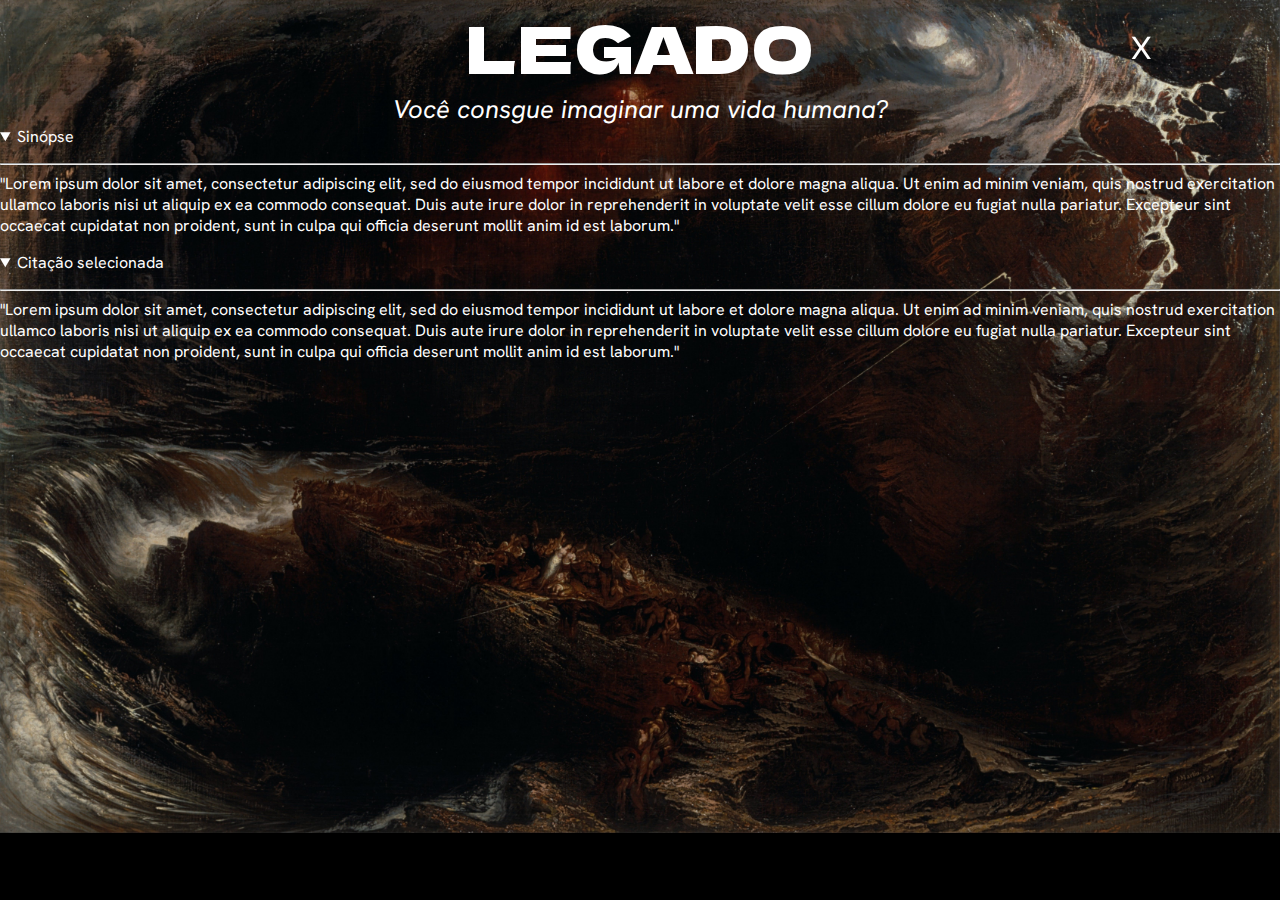
==== books/legado.html @ 31e595c7 "Created first book page" ====
<!doctype html>
<html lang="en">
  <head>
    <meta charset="utf-8" />
    <meta name="viewport" content="width=device-width, initial-scale=1" />
    <title>Maced-nia</title>
    <link rel="stylesheet" href="styles.css" />
    <link rel="stylesheet" href="css/pico.min.css" />
    <link rel="preconnect" href="https://fonts.googleapis.com" />
    <link rel="preconnect" href="https://fonts.gstatic.com" crossorigin />
    <link
      href="https://fonts.googleapis.com/css2?family=Dela+Gothic+One&family=Hanken+Grotesk:ital,wght@0,100..900;1,100..900&display=swap"
      rel="stylesheet"
    />
  </head>

  <body>
    <div class="wrapper">
      <img class="john-martin" src="resources/john_martin.jpg" />
      <a href="../index.html#projects"><div class="nav">X</div></a>
      <div class="text-wrapper">
        <div class="book-header">
          <div class="book-title">LEGADO</div>
          <div class="subtext">Você consgue imaginar uma vida humana?</div>
        </div>
        <details open>
			<summary>Sinópse</summary>
          <p> 
			<hr>
            "Lorem ipsum dolor sit amet, consectetur adipiscing elit, sed do
            eiusmod tempor incididunt ut labore et dolore magna aliqua. Ut enim
            ad minim veniam, quis nostrud exercitation ullamco laboris nisi ut
            aliquip ex ea commodo consequat. Duis aute irure dolor in
            reprehenderit in voluptate velit esse cillum dolore eu fugiat nulla
            pariatur. Excepteur sint occaecat cupidatat non proident, sunt in
            culpa qui officia deserunt mollit anim id est laborum."
          </p>
        </details>
        <details open>
			<summary>Citação selecionada</summary>
          <p> 
			<hr>
            "Lorem ipsum dolor sit amet, consectetur adipiscing elit, sed do
            eiusmod tempor incididunt ut labore et dolore magna aliqua. Ut enim
            ad minim veniam, quis nostrud exercitation ullamco laboris nisi ut
            aliquip ex ea commodo consequat. Duis aute irure dolor in
            reprehenderit in voluptate velit esse cillum dolore eu fugiat nulla
            pariatur. Excepteur sint occaecat cupidatat non proident, sunt in
            culpa qui officia deserunt mollit anim id est laborum."
          </p>
        </details>
    </div>
    <script src="./src/script.js"></script>
  </body>
</html>
---- books/styles.css ----
body,
html {
  background-color: black;
  margin: 0;
  padding: 0;
  color: white;
  font-family: "Hanken Grotesk", sans-serif;
}
a {
  text-decoration: none;
  color: white;
}
a:link {
  text-decoration: none;
}

a:visited {
  text-decoration: none;
  color: white;
}

a:hover {
  text-decoration: none;
}

a:active {
  text-decoration: none;
}
.john-martin {
  position: relative;
  text-align: center;
  width: 100%;
  height: 100%;
  object-fit: cover;
}
.nav {
  position: fixed;
  top: 3%;
  right: 10%;
  font-size: 2.5vw;
  z-index: 9999;
}
.text-wrapper {
  position: absolute;
  width: 100%;
  top: 0;
  left: 0;
}
.book-header {
  display: flex;
  justify-content: center;
  align-items: center;
  flex-direction: column;
}
.book-title {
  font-size: 5vw;
  font-family: "Dela Gothic One", sans-serif;
}
.subtext {
  font-size: 2vw;
  font-style: italic;
}
@keyframes from-the-bottom {
  from {
    transform: translateY(100%);
  }
  to {
    transform: translateY(0%);
  }
}
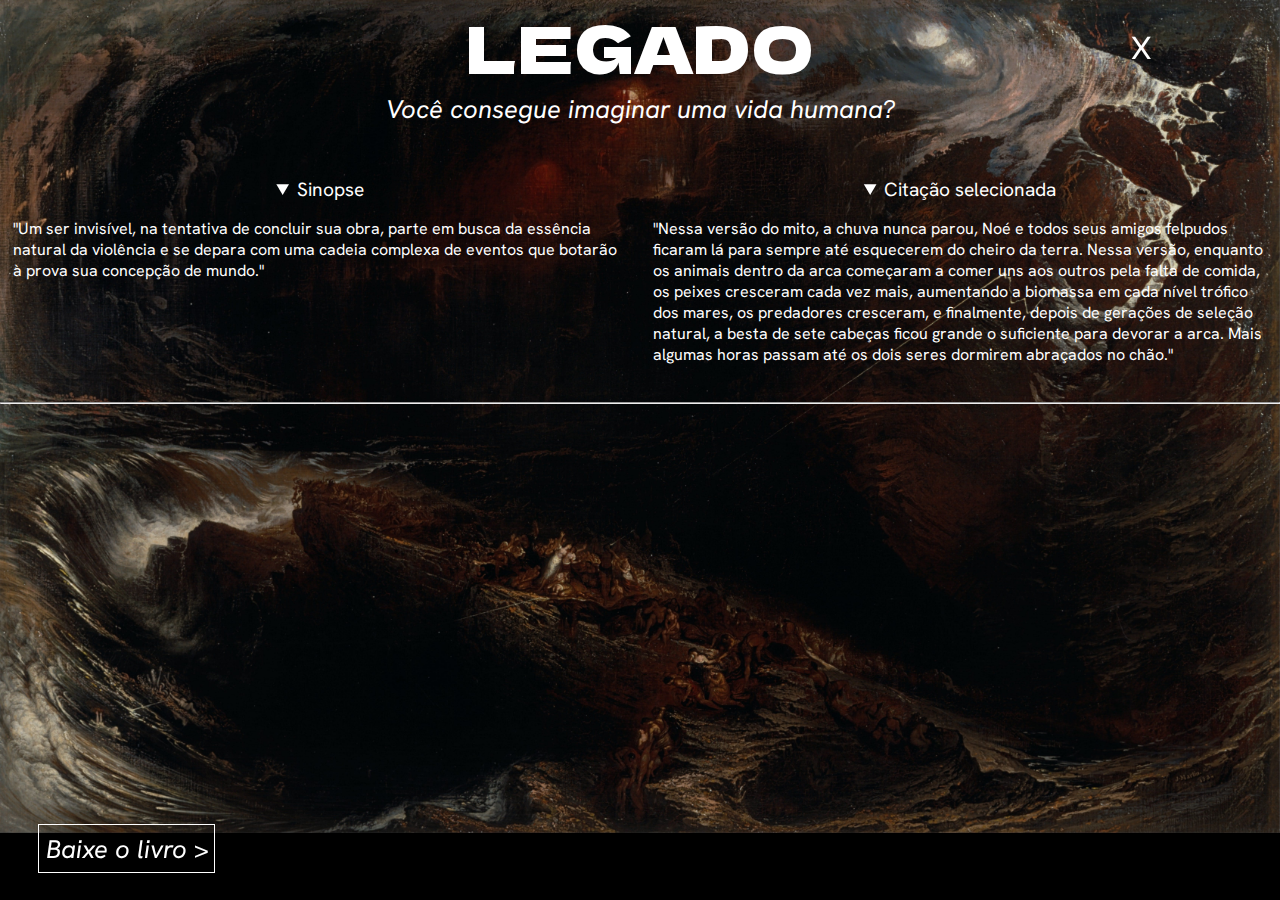
==== commit 45cbe08c: "Added modal, and finished book page big screen, pending responsivity" ====
--- a/books/legado.html
+++ b/books/legado.html
@@ -5,7 +5,6 @@
     <meta name="viewport" content="width=device-width, initial-scale=1" />
     <title>Maced-nia</title>
     <link rel="stylesheet" href="styles.css" />
-    <link rel="stylesheet" href="css/pico.min.css" />
     <link rel="preconnect" href="https://fonts.googleapis.com" />
     <link rel="preconnect" href="https://fonts.gstatic.com" crossorigin />
     <link
@@ -13,43 +12,81 @@
       rel="stylesheet"
     />
   </head>
-
   <body>
     <div class="wrapper">
-      <img class="john-martin" src="resources/john_martin.jpg" />
-      <a href="../index.html#projects"><div class="nav">X</div></a>
+      <img
+        class="john-martin"
+        src="resources/john_martin.jpg"
+        alt="John Martin"
+      />
+      <a href="../index.html#projects">
+        <div class="nav">X</div>
+      </a>
       <div class="text-wrapper">
         <div class="book-header">
           <div class="book-title">LEGADO</div>
-          <div class="subtext">Você consgue imaginar uma vida humana?</div>
+          <div class="subtext">Você consegue imaginar uma vida humana?</div>
         </div>
-        <details open>
-			<summary>Sinópse</summary>
-          <p> 
-			<hr>
-            "Lorem ipsum dolor sit amet, consectetur adipiscing elit, sed do
-            eiusmod tempor incididunt ut labore et dolore magna aliqua. Ut enim
-            ad minim veniam, quis nostrud exercitation ullamco laboris nisi ut
-            aliquip ex ea commodo consequat. Duis aute irure dolor in
-            reprehenderit in voluptate velit esse cillum dolore eu fugiat nulla
-            pariatur. Excepteur sint occaecat cupidatat non proident, sunt in
-            culpa qui officia deserunt mollit anim id est laborum."
-          </p>
-        </details>
-        <details open>
-			<summary>Citação selecionada</summary>
-          <p> 
-			<hr>
-            "Lorem ipsum dolor sit amet, consectetur adipiscing elit, sed do
-            eiusmod tempor incididunt ut labore et dolore magna aliqua. Ut enim
-            ad minim veniam, quis nostrud exercitation ullamco laboris nisi ut
-            aliquip ex ea commodo consequat. Duis aute irure dolor in
-            reprehenderit in voluptate velit esse cillum dolore eu fugiat nulla
-            pariatur. Excepteur sint occaecat cupidatat non proident, sunt in
-            culpa qui officia deserunt mollit anim id est laborum."
-          </p>
-        </details>
+        <div class="accordion-grid">
+          <div class="accordion-element">
+            <details open>
+              <summary>Sinopse</summary>
+              <p class="accordion-text">
+                "Um ser invisível, na tentativa de concluir sua obra, parte em
+                busca da essência natural da violência e se depara com uma
+                cadeia complexa de eventos que botarão à prova sua concepção de
+                mundo."
+              </p>
+            </details>
+          </div>
+          <div class="accordion-element">
+            <details open>
+              <summary>Citação selecionada</summary>
+              <p class="accordion-text">
+                "Nessa versão do mito, a chuva nunca parou, Noé e todos seus
+                amigos felpudos ficaram lá para sempre até esquecerem do cheiro
+                da terra. Nessa versão, enquanto os animais dentro da arca
+                começaram a comer uns aos outros pela falta de comida, os peixes
+                cresceram cada vez mais, aumentando a biomassa em cada nível
+                trófico dos mares, os predadores cresceram, e finalmente, depois
+                de gerações de seleção natural, a besta de sete cabeças ficou
+                grande o suficiente para devorar a arca. Mais algumas horas
+                passam até os dois seres dormirem abraçados no chão."
+              </p>
+            </details>
+          </div>
+        </div>
+        <hr />
+        <div id="downloadModal" class="modal">
+          <div class="modal-content">
+            <div class="modal-header">
+              <button onclick="closeModal()" class="close">X</button>
+              <p class="modal-title">Distribuição do livro LEGADO</p>
+            </div>
+            <hr />
+            <ul class="modal-list">
+              <li>
+                O livro segue um ideal de distribuição sugerida, onde o preço é
+                definido pelo leitor, caso você queira contribuir com alguma
+                quantia, acesse o link abaixo.
+              </li>
+              <li>
+                Apesar do modelo de distribuição sugerida, o livro é registrado
+                na Comissão Brasileira do Livro e qualquer uso indevido como:
+                revenda, impressão não autorizada, modificação não autorizada e
+                qualquer violação de direitos autorais, responderá em juízo.
+              </li>
+            </ul>
+            <div class="colab-cta">
+              <a href="#" class="button">Colabore ></a>
+            </div>
+          </div>
+        </div>
+        <div class="footer">
+          <a href="#" class="button" onclick="openModal()">Baixe o livro ></a>
+        </div>
+      </div>
+      <script src="../src/script.js"></script>
     </div>
-    <script src="./src/script.js"></script>
   </body>
 </html>
--- a/books/styles.css
+++ b/books/styles.css
@@ -26,6 +26,10 @@
 a:active {
   text-decoration: none;
 }
+.no-scroll {
+  overflow: hidden;
+}
+
 .john-martin {
   position: relative;
   text-align: center;
@@ -38,7 +42,10 @@
   top: 3%;
   right: 10%;
   font-size: 2.5vw;
-  z-index: 9999;
+  z-index: 998;
+}
+.nav:hover {
+  color: red;
 }
 .text-wrapper {
   position: absolute;
@@ -60,6 +67,96 @@
   font-size: 2vw;
   font-style: italic;
 }
+.accordion-grid {
+  display: flex;
+  flex-direction: row;
+  margin-top: 3vw;
+}
+.accordion-element {
+  display: flex;
+  justify-content: center;
+  width: 50%;
+  margin: 1vw;
+}
+details summary {
+  cursor: pointer;
+  font-size: 1.5vw;
+  text-align: center;
+}
+.accordion-text {
+  font-size: 1.25vw;
+}
+.footer {
+  display: flex;
+  justify-content: space-between;
+  position: fixed;
+  bottom: 3%;
+  margin-left: 3vw;
+  margin-right: 3vw;
+}
+.button {
+  background: none;
+  border: none;
+  padding: 0.5vw;
+  margin: 0;
+  color: inherit;
+  font-size: 2vw;
+  cursor: pointer;
+  font-style: italic;
+  font-family: inherit;
+  border: 1px solid white;
+}
+.button:hover {
+  color: black;
+  background-color: white;
+}
+.modal {
+  position: fixed;
+  display: none;
+  z-index: 999;
+  left: 0;
+  top: 0;
+  width: 100%;
+  height: 100%;
+  overflow: hidden;
+  background-color: rgb(0, 0, 0);
+  background-color: rgba(0, 0, 0, 0.4);
+}
+
+/* Modal Content/Box */
+.modal-content {
+  margin: 15% auto;
+  background-color: #000;
+  padding: 20px;
+  border: 1px solid #888;
+  width: 50%;
+}
+.modal-title {
+  font-size: 1.25vw;
+  padding-left: 25px;
+}
+.modal-header {
+  display: flex;
+  flex-direction: row;
+  align-items: center;
+}
+.close {
+  cursor: pointer;
+  background: none;
+  border: none;
+  color: white;
+  font-size: 1.5vw;
+}
+.modal-list li {
+  padding: 16px;
+  font-size: 1vw;
+}
+.colab-cta {
+  display: flex;
+  justify-content: center;
+  align-items: center;
+  margin: 1vw;
+}
 @keyframes from-the-bottom {
   from {
     transform: translateY(100%);
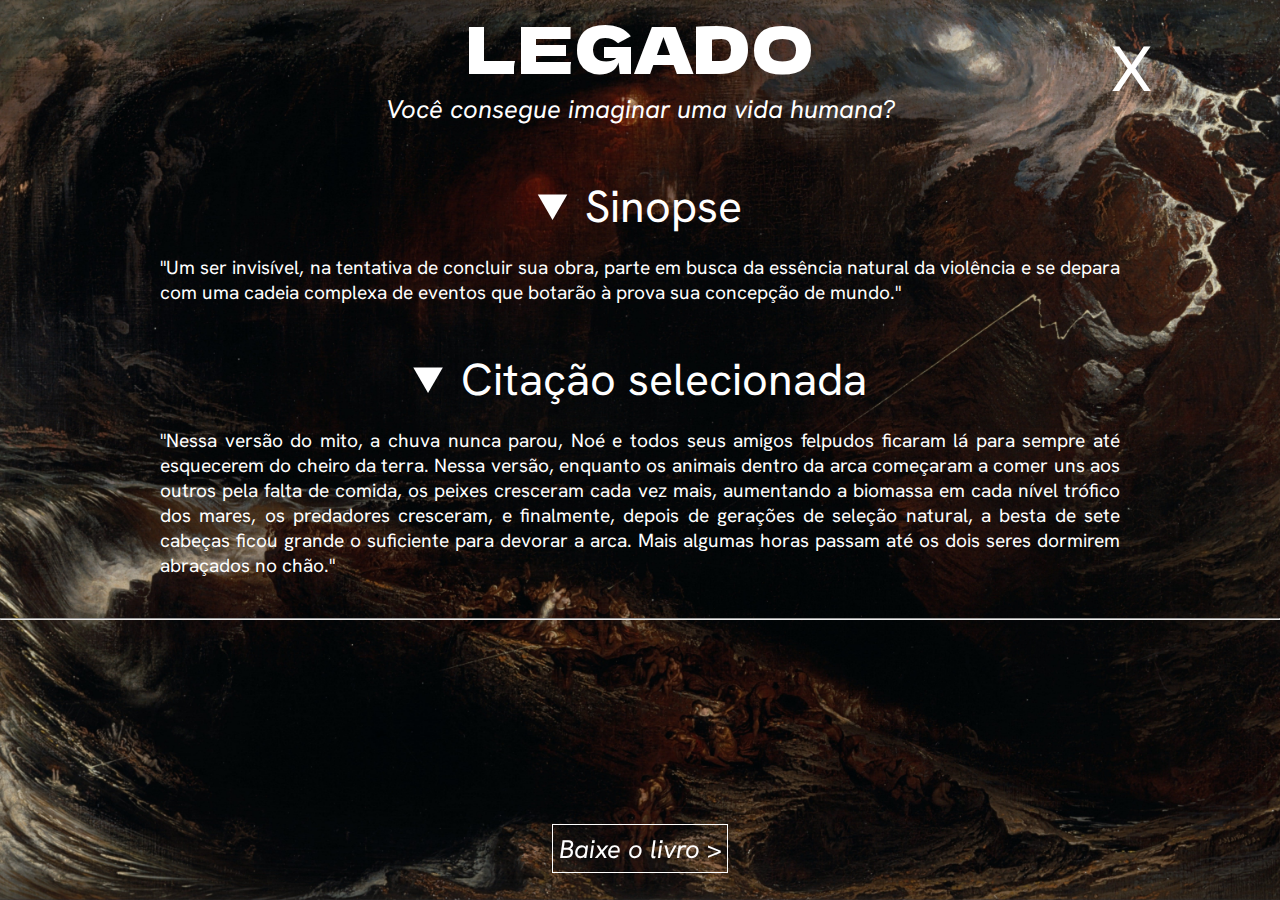
==== commit 889f463c: "Changed page layout" ====
--- a/books/legado.html
+++ b/books/legado.html
@@ -14,11 +14,6 @@
   </head>
   <body>
     <div class="wrapper">
-      <img
-        class="john-martin"
-        src="resources/john_martin.jpg"
-        alt="John Martin"
-      />
       <a href="../index.html#projects">
         <div class="nav">X</div>
       </a>
--- a/books/styles.css
+++ b/books/styles.css
@@ -26,16 +26,20 @@
 a:active {
   text-decoration: none;
 }
+.wrapper {
+  background-image: url("resources/john_martin.jpg");
+  background-size: cover;
+  background-position: center;
+  background-repeat: no-repeat;
+  height: 100vh;
+  width: 100vw;
+  position: relative;
+}
 .no-scroll {
   overflow: hidden;
 }
-
-.john-martin {
-  position: relative;
-  text-align: center;
-  width: 100%;
-  height: 100%;
-  object-fit: cover;
+.mobile {
+  display: none;
 }
 .nav {
   position: fixed;
@@ -69,7 +73,8 @@
 }
 .accordion-grid {
   display: flex;
-  flex-direction: row;
+  flex-direction: column;
+  align-items: center;
   margin-top: 3vw;
 }
 .accordion-element {
@@ -88,11 +93,10 @@
 }
 .footer {
   display: flex;
-  justify-content: space-between;
+  justify-content: center;
   position: fixed;
   bottom: 3%;
-  margin-left: 3vw;
-  margin-right: 3vw;
+  width: 100%;
 }
 .button {
   background: none;
@@ -123,7 +127,6 @@
   background-color: rgba(0, 0, 0, 0.4);
 }
 
-/* Modal Content/Box */
 .modal-content {
   margin: 15% auto;
   background-color: #000;
@@ -165,3 +168,125 @@
     transform: translateY(0%);
   }
 }
+@media only screen and (min-width: 2000px) {
+  .modal-content {
+    margin: 5% auto;
+  }
+}
+
+@media only screen and (max-width: 768px) {
+  .john-martin {
+    display: none;
+  }
+  .wrapper {
+    background-image: url("resources/john_martin.jpg");
+    background-size: cover;
+    background-position: center;
+    background-repeat: no-repeat;
+    height: 100vh;
+    width: 100vw;
+    position: relative;
+    overflow: hidden;
+  }
+  .accordion-grid {
+    align-items: center;
+    justify-content: center;
+    flex-direction: column;
+    margin-top: 5vw;
+  }
+  .accordion-text {
+    text-align: justify;
+    font-size: 4vw;
+  }
+  .accordion-element {
+    width: 75%;
+  }
+  details summary {
+    font-size: 3.5vw;
+  }
+  .book-title {
+    font-size: 7vw;
+  }
+  .subtext {
+    font-size: 3.5vw;
+  }
+  .button {
+    font-size: 5vw;
+  }
+
+  .nav {
+    font-size: 5vw;
+  }
+  .modal-title {
+    font-size: 3vw;
+  }
+  .close {
+    font-size: 3vw;
+  }
+  ul {
+    padding-left: 0;
+  }
+
+  .modal-list li {
+    list-style: none;
+    font-size: 3vw;
+    text-align: center;
+  }
+  .modal-content {
+    padding: 5px;
+    width: 75%;
+  }
+}
+@media only screen and (min-width: 768px) and (max-width: 1500px) {
+  .john-martin {
+    display: none;
+  }
+  .wrapper {
+    background-image: url("resources/john_martin.jpg");
+    background-size: cover;
+    background-position: center;
+    background-repeat: no-repeat;
+    height: 100vh;
+    width: 100vw;
+    position: relative;
+    overflow: hidden;
+  }
+  .accordion-grid {
+    align-items: center;
+    justify-content: center;
+    flex-direction: column;
+    margin-top: 3vw;
+  }
+  .accordion-text {
+    text-align: justify;
+    font-size: 1.5vw;
+  }
+  .accordion-element {
+    width: 75%;
+  }
+  details summary {
+    font-size: 3.5vw;
+  }
+  .book-title {
+    font-size: 5vw;
+  }
+  .subtext {
+    font-size: 2vw;
+  }
+  .button {
+    font-size: 2vw;
+  }
+  .modal-list li {
+    font-size: 2vw;
+  }
+
+  .nav {
+    font-size: 5vw;
+  }
+  .modal-title {
+    font-size: 3vw;
+  }
+  .close {
+    font-size: 3vw;
+  }
+}
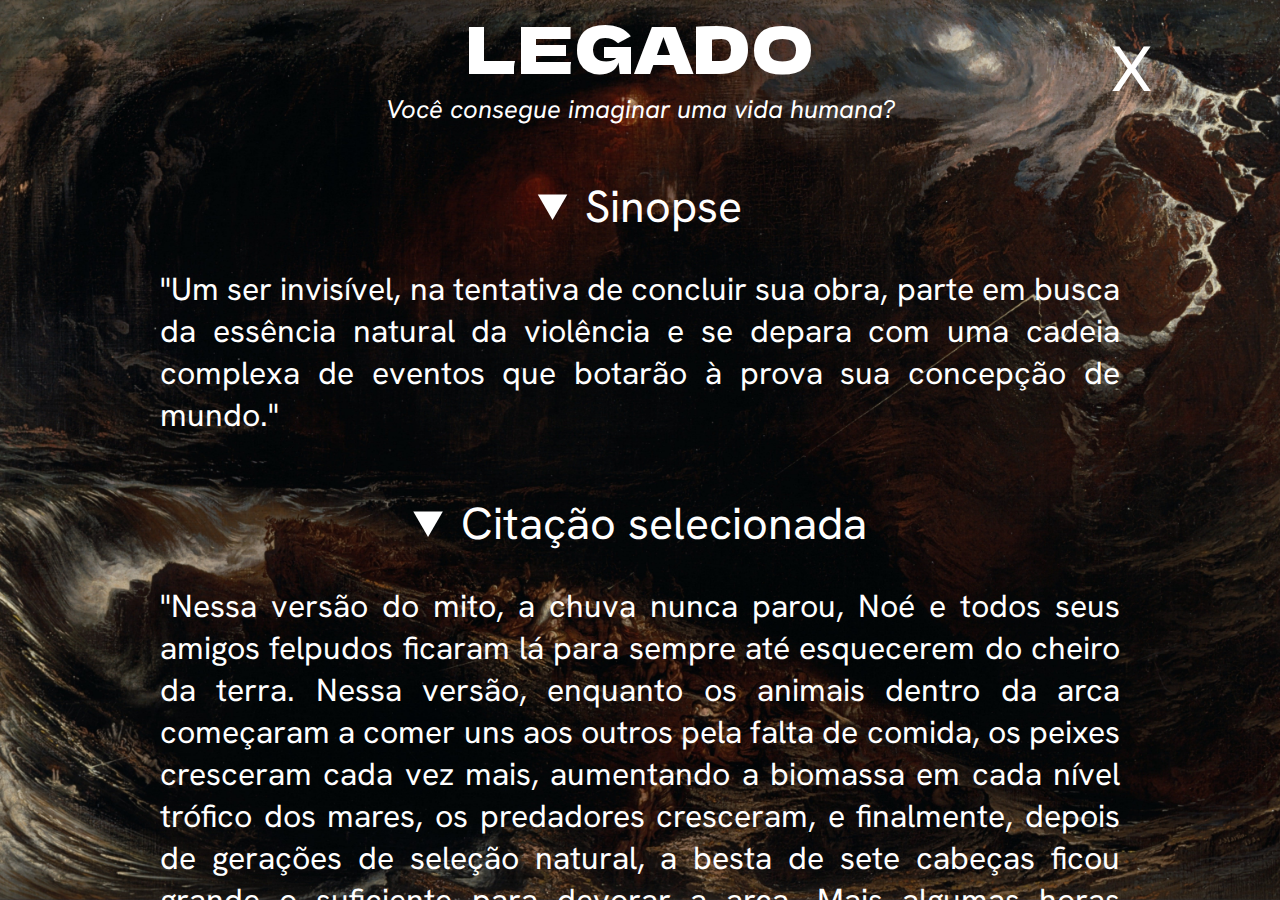
==== commit 3ad07593: "Added first book publication to website" ====
--- a/books/legado.html
+++ b/books/legado.html
@@ -73,7 +73,21 @@
               </li>
             </ul>
             <div class="colab-cta">
-              <a href="#" class="button">Colabore ></a>
+              <a href="resources/Legado.pdf" download class="button responsive"
+                >PDF ></a
+              >
+              <a
+                href="resources/Legado.epub"
+                target="_blank"
+                class="button responsive"
+                >EPUB ></a
+              >
+              <a
+                href="https://nubank.com.br/cobrar/9rkmb/66c3bb50-1b3a-47d0-bf6c-307126b2044b"
+                target="_blank"
+                class="button responsive"
+                >Colabore ></a
+              >
             </div>
           </div>
         </div>
--- a/books/styles.css
+++ b/books/styles.css
@@ -31,7 +31,7 @@
   background-size: cover;
   background-position: center;
   background-repeat: no-repeat;
-  height: 100vh;
+  height: 100vw;
   width: 100vw;
   position: relative;
 }
@@ -94,9 +94,8 @@
 .footer {
   display: flex;
   justify-content: center;
-  position: fixed;
-  bottom: 3%;
   width: 100%;
+  margin-top: 3vw;
 }
 .button {
   background: none;
@@ -156,7 +155,7 @@
 }
 .colab-cta {
   display: flex;
-  justify-content: center;
+  justify-content: space-between;
   align-items: center;
   margin: 1vw;
 }
@@ -175,6 +174,68 @@
 }
 
 @media only screen and (max-width: 768px) {
+  .john-martin {
+    display: none;
+  }
+  .wrapper {
+    background-image: url("resources/john_martin.jpg");
+    background-size: cover;
+    background-position: center;
+    background-repeat: no-repeat;
+    height: 100vh;
+    width: 100vw;
+    position: relative;
+  }
+  .accordion-grid {
+    align-items: center;
+    justify-content: center;
+    flex-direction: column;
+    margin-top: 5vw;
+  }
+  .accordion-text {
+    text-align: justify;
+    font-size: 3vw;
+  }
+  .accordion-element {
+    width: 75%;
+  }
+  details summary {
+    font-size: 3.5vw;
+  }
+  .book-title {
+    font-size: 7vw;
+  }
+  .subtext {
+    font-size: 3.5vw;
+  }
+  .button {
+    font-size: 5vw;
+  }
+
+  .nav {
+    font-size: 5vw;
+  }
+  .modal-title {
+    font-size: 3vw;
+  }
+  .close {
+    font-size: 3vw;
+  }
+  ul {
+    padding-left: 0;
+  }
+
+  .modal-list li {
+    list-style: none;
+    font-size: 3vw;
+    text-align: center;
+  }
+  .modal-content {
+    padding: 5px;
+    width: 75%;
+  }
+}
+@media only screen and (min-width: 768px) and (max-width: 1500px) {
   .john-martin {
     display: none;
   }
@@ -192,11 +253,11 @@
     align-items: center;
     justify-content: center;
     flex-direction: column;
-    margin-top: 5vw;
+    margin-top: 3vw;
   }
   .accordion-text {
     text-align: justify;
-    font-size: 4vw;
+    font-size: 2.5vw;
   }
   .accordion-element {
     width: 75%;
@@ -205,76 +266,16 @@
     font-size: 3.5vw;
   }
   .book-title {
-    font-size: 7vw;
-  }
-  .subtext {
-    font-size: 3.5vw;
-  }
-  .button {
-    font-size: 5vw;
-  }
-
-  .nav {
-    font-size: 5vw;
-  }
-  .modal-title {
-    font-size: 3vw;
-  }
-  .close {
-    font-size: 3vw;
-  }
-  ul {
-    padding-left: 0;
-  }
-
-  .modal-list li {
-    list-style: none;
-    font-size: 3vw;
-    text-align: center;
-  }
-  .modal-content {
-    padding: 5px;
-    width: 75%;
-  }
-}
-@media only screen and (min-width: 768px) and (max-width: 1500px) {
-  .john-martin {
-    display: none;
-  }
-  .wrapper {
-    background-image: url("resources/john_martin.jpg");
-    background-size: cover;
-    background-position: center;
-    background-repeat: no-repeat;
-    height: 100vh;
-    width: 100vw;
-    position: relative;
-    overflow: hidden;
-  }
-  .accordion-grid {
-    align-items: center;
-    justify-content: center;
-    flex-direction: column;
-    margin-top: 3vw;
-  }
-  .accordion-text {
-    text-align: justify;
-    font-size: 1.5vw;
-  }
-  .accordion-element {
-    width: 75%;
-  }
-  details summary {
-    font-size: 3.5vw;
-  }
-  .book-title {
     font-size: 5vw;
   }
   .subtext {
     font-size: 2vw;
   }
   .button {
-    font-size: 2vw;
+    font-size: 5vw;
+  }
+  .responsive {
+    font-size: 2.5vw;
   }
   .modal-list li {
     font-size: 2vw;
